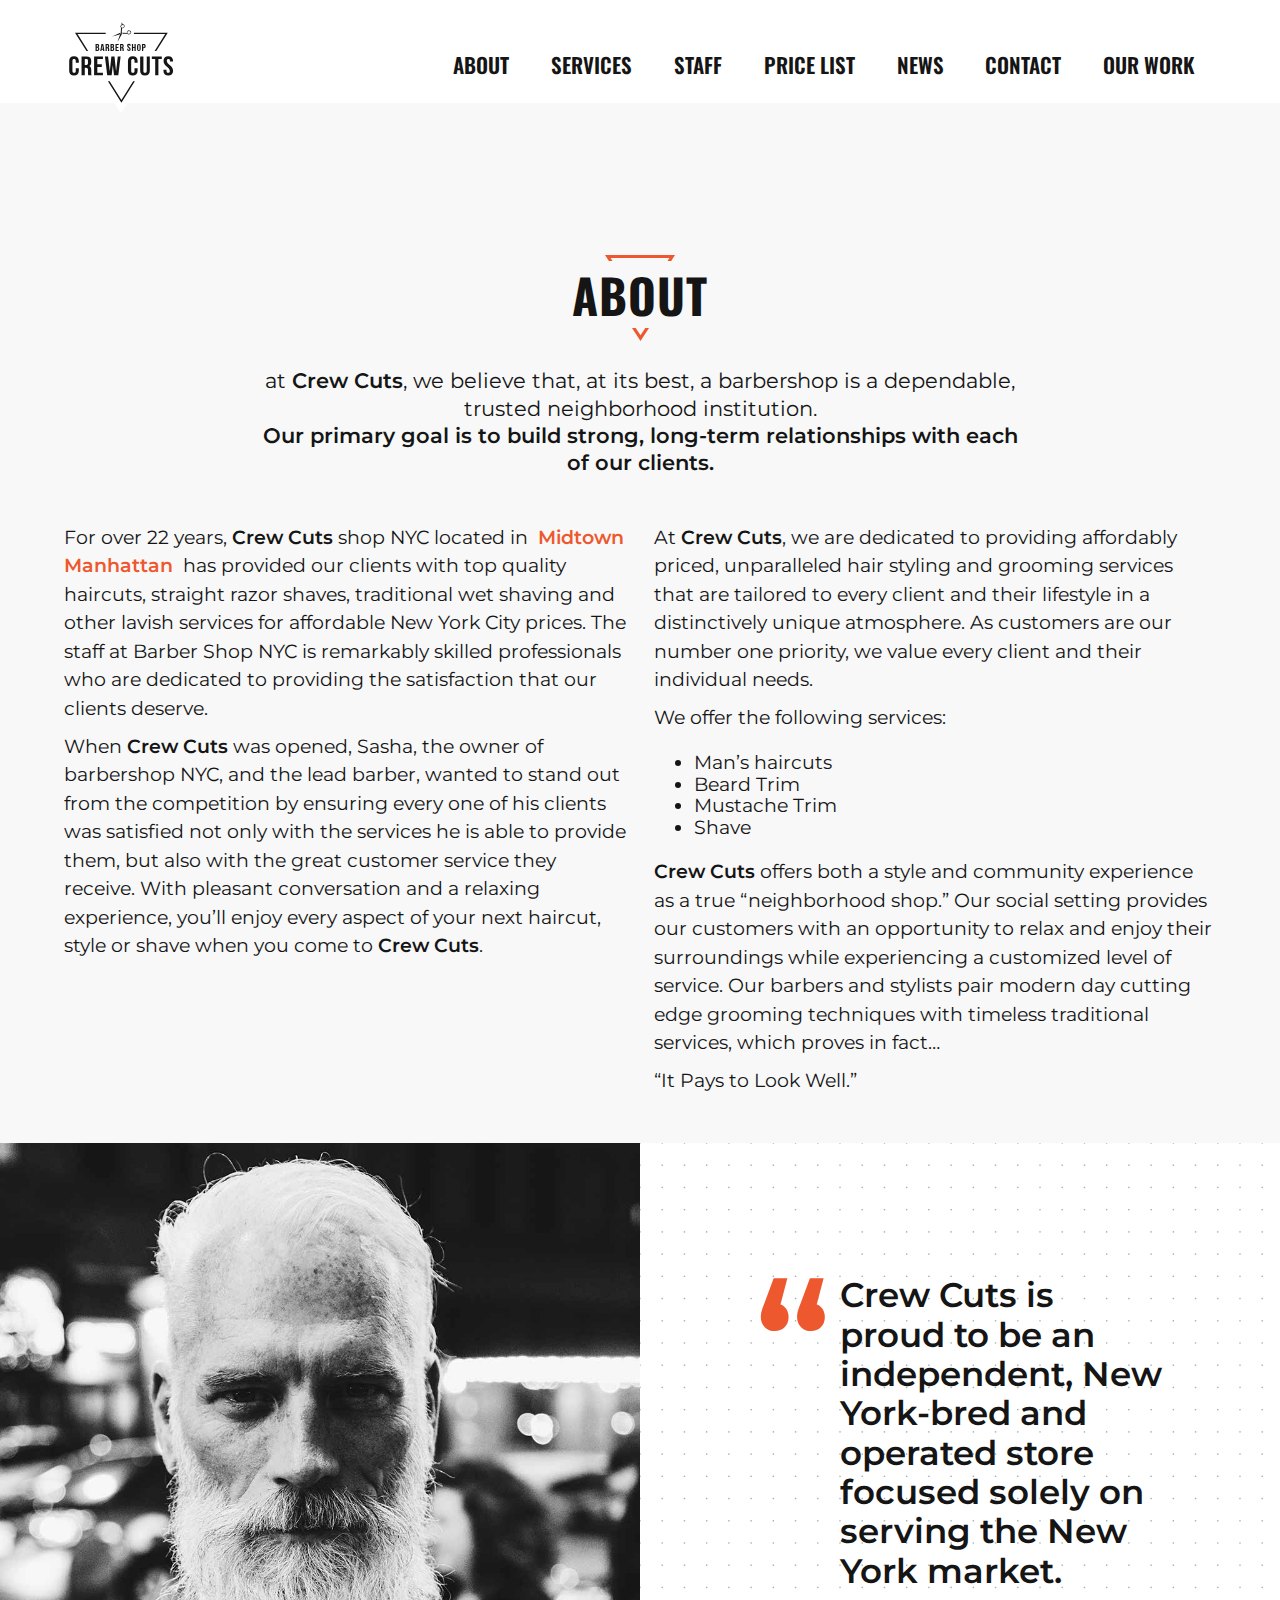
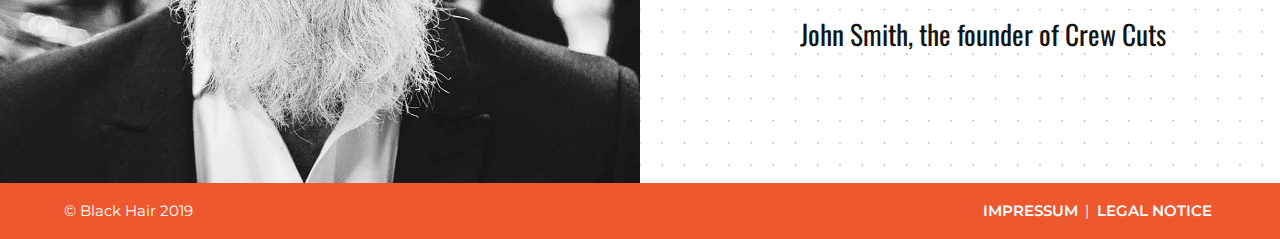
==== about.html @ d55bcaa0 "Prvi commit" ====
<!DOCTYPE html>
<html lang="en">
  <head>
    <title>Crew Cuts – Traditional Barber Shop</title>
    <meta charset="utf-8">
    
    <meta name="description" content="Crew Cuts offers both a style and community experience as a true neighborhood shop. Our social setting provides our customers with an opportunity to relax and enjoy their surroundings while experiencing a customized level of service. ">

    <meta name="viewport" content="width=device-width, initial-scale=1">
    <link href="https://fonts.googleapis.com/css?family=Montserrat:400,400i,600|Oswald:400,600&amp;subset=latin-ext" rel="stylesheet">
    <link href="https://fonts.googleapis.com/css?family=Shadows+Into+Light+Two" rel="stylesheet">

    <link rel="stylesheet" href="https://cdnjs.cloudflare.com/ajax/libs/animate.css/3.5.2/animate.min.css">
    <link rel="stylesheet" href="css/normalize.css">
    <link rel="stylesheet" href="css/hamburgers.css">
    <link rel="stylesheet" href="css/main.css">

  </head>
  <body>
  
    <!-- HEADER -->
    <header id="main-header">
      <div class="container">
        <!-- Logo -->
        <a class="logo" href="index.html">
          <img src="img/logo.svg" alt="Logo Crew Cuts Barber Shop" />
        </a>

        <div id="menu-btn" class="hamburger hamburger--collapse">
          <div class="hamburger-box">
            <div class="hamburger-inner"></div>
          </div>
        </div>

        
        <!-- Navigation -->
        <nav id="main-navigation">
          <ul>
            <li><a href="about.html">About</a></li>
            <li><a href="services.html">Services</a></li>
            <li><a href="staff.html">Staff</a></li>
            <li><a href="prices.html">Price List</a></li>
            <li><a href="news.html">News</a></li>
            <li><a href="contact.html">Contact</a></li>
            <li><a href="work.html">Our Work </a></li>
          </ul>
        </nav>
      </div>
    </header>


    <!--  MAIN PART -->
    <main>
      
      <!-- About Section -->
      <section id="about">

        <header class="container">
          <h1>About</h1>
          <p class="section-intro">at <b>Crew Cuts</b>, we believe that, at its best, a barbershop is a dependable, trusted neighborhood institution.<br><em>Our primary goal is to build strong, long-term relationships with each of our clients.</em></p>
        </header>

        <div class="container">
          <div>
            <p>For over 22 years, <b>Crew Cuts</b> shop NYC located in <a href="https://en.wikipedia.org/wiki/Midtown_Manhattan" target="_blank">Midtown Manhattan</a> has provided our clients with top quality haircuts, straight razor shaves, traditional wet shaving and other lavish services for affordable New York City prices. The staff at Barber Shop NYC is remarkably skilled professionals who are dedicated to providing the satisfaction that our clients deserve.</p>
            
            <p>When <b>Crew Cuts</b> was opened, Sasha, the owner of barbershop NYC, and the lead barber, wanted to stand out from the competition by ensuring every one of his clients was satisfied not only with the services he is able to provide them, but also with the great customer service they receive. With pleasant conversation and a relaxing experience, you’ll enjoy every aspect of your next haircut, style or shave when you come to <b>Crew Cuts</b>.</p>
          </div>
          
          <div>
            <p>At <b>Crew Cuts</b>, we are dedicated to providing affordably priced, unparalleled hair styling and grooming services that are tailored to every client and their lifestyle in a distinctively unique atmosphere. As customers are our number one priority, we value every client and their individual needs.</p>
            
            <p>We offer the following services:<p>
            <ul>
               <li>Man’s haircuts</li>
               <li>Beard Trim</li>
               <li>Mustache Trim</li>
               <li>Shave</li>
            </ul>

            
            <p><b>Crew Cuts</b> offers both a style and community experience as a true <q>neighborhood shop.</q> Our social setting provides our customers with an opportunity to relax and enjoy their surroundings while experiencing a customized level of service. Our barbers and stylists pair modern day cutting edge grooming techniques with timeless traditional services, which proves in fact…</p>
            
            <p><q>It Pays to Look Well.</q></p>
          </div>
        </div>

        <!-- FOUNDER CITATION -->
        <aside id="cite">
          <img src="img/founder.jpg" width="600" alt="John Smith, the founder of Crew Cuts">
          <blockquote>
           <div>
              <q>Crew Cuts is proud to be an independent, New York-bred and operated store focused solely on serving the New York market.</q>
             <cite>John Smith, the founder of Crew Cuts</cite>
           </div>
          </blockquote>
        </aside>
    </section>
      

    <!-- Footer -->
    <footer class="main-footer">
      <div class="container">
        <small>© Black Hair 2019</small> 
        <small><a href="#">IMPRESSUM</a> | <a href="#">LEGAL NOTICE</a></small>
      </div>
    </footer>

    <script type="text/javascript">

     /* console.log('Numerični podatkovni tip (števila):)')
      var ime = 'Janja';
      var starost = '23';

      var logicna = true;

      var podatki = [ime, starost];

      var mojiPodatki = {
        ime: 'Janja',
        priimek: 'Prikeržnik',
        starost: '23',
        hobiji:['none', 'also none'],
        
        getName: function() {
        return this.ime
        }
      }


      console.log('Moje ime je ' + ime + ', stara sem ' + starost +' let.');

      /* 
      function get Data() {
      var ime = prompt('Vpišite vaše ime');
       var priimek = prompt('Vpišite vaš priimek');
       var starost = prompt('Vpišite vašo starost');
        
        if (starost>= 18) {
        alert(ime + ' '+ priimek + ' ' + 'žal ste prestari.');
        }
      }
      */


    /*getData();
      
      or(var i = 0; i < 3; i = i ++){
        console.log(i);
      }
      */

    </script>

    <script src="https://ajax.googleapis.com/ajax/libs/jquery/3.3.1/jquery.min.js"></script>
    <script src="js/main.js"></script>


  </body>
</html>
---- css/hamburgers.css ----
/*!
 * Hamburgers
 * @description Tasty CSS-animated hamburgers
 * @author Jonathan Suh @jonsuh
 * @site https://jonsuh.com/hamburgers
 * @link https://github.com/jonsuh/hamburgers
 */
.hamburger {
  padding: 15px 15px;
  display: inline-block;
  cursor: pointer;
  transition-property: opacity, filter;
  transition-duration: 0.15s;
  transition-timing-function: linear;
  font: inherit;
  color: inherit;
  text-transform: none;
  background-color: transparent;
  border: 0;
  margin: 0;
  overflow: visible; }
  .hamburger:hover {
    opacity: 0.7; }
  .hamburger.is-active:hover {
    opacity: 0.7; }
  .hamburger.is-active .hamburger-inner,
  .hamburger.is-active .hamburger-inner::before,
  .hamburger.is-active .hamburger-inner::after {
    background-color: #000; }

.hamburger-box {
  width: 40px;
  height: 24px;
  display: inline-block;
  position: relative; }

.hamburger-inner {
  display: block;
  top: 50%;
  margin-top: -2px; }
  .hamburger-inner, .hamburger-inner::before, .hamburger-inner::after {
    width: 40px;
    height: 4px;
    background-color: #000;
    border-radius: 4px;
    position: absolute;
    transition-property: transform;
    transition-duration: 0.15s;
    transition-timing-function: ease; }
  .hamburger-inner::before, .hamburger-inner::after {
    content: "";
    display: block; }
  .hamburger-inner::before {
    top: -10px; }
  .hamburger-inner::after {
    bottom: -10px; }

/*
   * 3DX
   */
.hamburger--3dx .hamburger-box {
  perspective: 80px; }

.hamburger--3dx .hamburger-inner {
  transition: transform 0.15s cubic-bezier(0.645, 0.045, 0.355, 1), background-color 0s 0.1s cubic-bezier(0.645, 0.045, 0.355, 1); }
  .hamburger--3dx .hamburger-inner::before, .hamburger--3dx .hamburger-inner::after {
    transition: transform 0s 0.1s cubic-bezier(0.645, 0.045, 0.355, 1); }

.hamburger--3dx.is-active .hamburger-inner {
  background-color: transparent !important;
  transform: rotateY(180deg); }
  .hamburger--3dx.is-active .hamburger-inner::before {
    transform: translate3d(0, 10px, 0) rotate(45deg); }
  .hamburger--3dx.is-active .hamburger-inner::after {
    transform: translate3d(0, -10px, 0) rotate(-45deg); }

/*
   * 3DX Reverse
   */
.hamburger--3dx-r .hamburger-box {
  perspective: 80px; }

.hamburger--3dx-r .hamburger-inner {
  transition: transform 0.15s cubic-bezier(0.645, 0.045, 0.355, 1), background-color 0s 0.1s cubic-bezier(0.645, 0.045, 0.355, 1); }
  .hamburger--3dx-r .hamburger-inner::before, .hamburger--3dx-r .hamburger-inner::after {
    transition: transform 0s 0.1s cubic-bezier(0.645, 0.045, 0.355, 1); }

.hamburger--3dx-r.is-active .hamburger-inner {
  background-color: transparent !important;
  transform: rotateY(-180deg); }
  .hamburger--3dx-r.is-active .hamburger-inner::before {
    transform: translate3d(0, 10px, 0) rotate(45deg); }
  .hamburger--3dx-r.is-active .hamburger-inner::after {
    transform: translate3d(0, -10px, 0) rotate(-45deg); }

/*
   * 3DY
   */
.hamburger--3dy .hamburger-box {
  perspective: 80px; }

.hamburger--3dy .hamburger-inner {
  transition: transform 0.15s cubic-bezier(0.645, 0.045, 0.355, 1), background-color 0s 0.1s cubic-bezier(0.645, 0.045, 0.355, 1); }
  .hamburger--3dy .hamburger-inner::before, .hamburger--3dy .hamburger-inner::after {
    transition: transform 0s 0.1s cubic-bezier(0.645, 0.045, 0.355, 1); }

.hamburger--3dy.is-active .hamburger-inner {
  background-color: transparent !important;
  transform: rotateX(-180deg); }
  .hamburger--3dy.is-active .hamburger-inner::before {
    transform: translate3d(0, 10px, 0) rotate(45deg); }
  .hamburger--3dy.is-active .hamburger-inner::after {
    transform: translate3d(0, -10px, 0) rotate(-45deg); }

/*
   * 3DY Reverse
   */
.hamburger--3dy-r .hamburger-box {
  perspective: 80px; }

.hamburger--3dy-r .hamburger-inner {
  transition: transform 0.15s cubic-bezier(0.645, 0.045, 0.355, 1), background-color 0s 0.1s cubic-bezier(0.645, 0.045, 0.355, 1); }
  .hamburger--3dy-r .hamburger-inner::before, .hamburger--3dy-r .hamburger-inner::after {
    transition: transform 0s 0.1s cubic-bezier(0.645, 0.045, 0.355, 1); }

.hamburger--3dy-r.is-active .hamburger-inner {
  background-color: transparent !important;
  transform: rotateX(180deg); }
  .hamburger--3dy-r.is-active .hamburger-inner::before {
    transform: translate3d(0, 10px, 0) rotate(45deg); }
  .hamburger--3dy-r.is-active .hamburger-inner::after {
    transform: translate3d(0, -10px, 0) rotate(-45deg); }

/*
   * 3DXY
   */
.hamburger--3dxy .hamburger-box {
  perspective: 80px; }

.hamburger--3dxy .hamburger-inner {
  transition: transform 0.15s cubic-bezier(0.645, 0.045, 0.355, 1), background-color 0s 0.1s cubic-bezier(0.645, 0.045, 0.355, 1); }
  .hamburger--3dxy .hamburger-inner::before, .hamburger--3dxy .hamburger-inner::after {
    transition: transform 0s 0.1s cubic-bezier(0.645, 0.045, 0.355, 1); }

.hamburger--3dxy.is-active .hamburger-inner {
  background-color: transparent !important;
  transform: rotateX(180deg) rotateY(180deg); }
  .hamburger--3dxy.is-active .hamburger-inner::before {
    transform: translate3d(0, 10px, 0) rotate(45deg); }
  .hamburger--3dxy.is-active .hamburger-inner::after {
    transform: translate3d(0, -10px, 0) rotate(-45deg); }

/*
   * 3DXY Reverse
   */
.hamburger--3dxy-r .hamburger-box {
  perspective: 80px; }

.hamburger--3dxy-r .hamburger-inner {
  transition: transform 0.15s cubic-bezier(0.645, 0.045, 0.355, 1), background-color 0s 0.1s cubic-bezier(0.645, 0.045, 0.355, 1); }
  .hamburger--3dxy-r .hamburger-inner::before, .hamburger--3dxy-r .hamburger-inner::after {
    transition: transform 0s 0.1s cubic-bezier(0.645, 0.045, 0.355, 1); }

.hamburger--3dxy-r.is-active .hamburger-inner {
  background-color: transparent !important;
  transform: rotateX(180deg) rotateY(180deg) rotateZ(-180deg); }
  .hamburger--3dxy-r.is-active .hamburger-inner::before {
    transform: translate3d(0, 10px, 0) rotate(45deg); }
  .hamburger--3dxy-r.is-active .hamburger-inner::after {
    transform: translate3d(0, -10px, 0) rotate(-45deg); }

/*
   * Arrow
   */
.hamburger--arrow.is-active .hamburger-inner::before {
  transform: translate3d(-8px, 0, 0) rotate(-45deg) scale(0.7, 1); }

.hamburger--arrow.is-active .hamburger-inner::after {
  transform: translate3d(-8px, 0, 0) rotate(45deg) scale(0.7, 1); }

/*
   * Arrow Right
   */
.hamburger--arrow-r.is-active .hamburger-inner::before {
  transform: translate3d(8px, 0, 0) rotate(45deg) scale(0.7, 1); }

.hamburger--arrow-r.is-active .hamburger-inner::after {
  transform: translate3d(8px, 0, 0) rotate(-45deg) scale(0.7, 1); }

/*
   * Arrow Alt
   */
.hamburger--arrowalt .hamburger-inner::before {
  transition: top 0.1s 0.1s ease, transform 0.1s cubic-bezier(0.165, 0.84, 0.44, 1); }

.hamburger--arrowalt .hamburger-inner::after {
  transition: bottom 0.1s 0.1s ease, transform 0.1s cubic-bezier(0.165, 0.84, 0.44, 1); }

.hamburger--arrowalt.is-active .hamburger-inner::before {
  top: 0;
  transform: translate3d(-8px, -10px, 0) rotate(-45deg) scale(0.7, 1);
  transition: top 0.1s ease, transform 0.1s 0.1s cubic-bezier(0.895, 0.03, 0.685, 0.22); }

.hamburger--arrowalt.is-active .hamburger-inner::after {
  bottom: 0;
  transform: translate3d(-8px, 10px, 0) rotate(45deg) scale(0.7, 1);
  transition: bottom 0.1s ease, transform 0.1s 0.1s cubic-bezier(0.895, 0.03, 0.685, 0.22); }

/*
   * Arrow Alt Right
   */
.hamburger--arrowalt-r .hamburger-inner::before {
  transition: top 0.1s 0.1s ease, transform 0.1s cubic-bezier(0.165, 0.84, 0.44, 1); }

.hamburger--arrowalt-r .hamburger-inner::after {
  transition: bottom 0.1s 0.1s ease, transform 0.1s cubic-bezier(0.165, 0.84, 0.44, 1); }

.hamburger--arrowalt-r.is-active .hamburger-inner::before {
  top: 0;
  transform: translate3d(8px, -10px, 0) rotate(45deg) scale(0.7, 1);
  transition: top 0.1s ease, transform 0.1s 0.1s cubic-bezier(0.895, 0.03, 0.685, 0.22); }

.hamburger--arrowalt-r.is-active .hamburger-inner::after {
  bottom: 0;
  transform: translate3d(8px, 10px, 0) rotate(-45deg) scale(0.7, 1);
  transition: bottom 0.1s ease, transform 0.1s 0.1s cubic-bezier(0.895, 0.03, 0.685, 0.22); }

/*
   * Arrow Turn
   */
.hamburger--arrowturn.is-active .hamburger-inner {
  transform: rotate(-180deg); }
  .hamburger--arrowturn.is-active .hamburger-inner::before {
    transform: translate3d(8px, 0, 0) rotate(45deg) scale(0.7, 1); }
  .hamburger--arrowturn.is-active .hamburger-inner::after {
    transform: translate3d(8px, 0, 0) rotate(-45deg) scale(0.7, 1); }

/*
   * Arrow Turn Right
   */
.hamburger--arrowturn-r.is-active .hamburger-inner {
  transform: rotate(-180deg); }
  .hamburger--arrowturn-r.is-active .hamburger-inner::before {
    transform: translate3d(-8px, 0, 0) rotate(-45deg) scale(0.7, 1); }
  .hamburger--arrowturn-r.is-active .hamburger-inner::after {
    transform: translate3d(-8px, 0, 0) rotate(45deg) scale(0.7, 1); }

/*
   * Boring
   */
.hamburger--boring .hamburger-inner, .hamburger--boring .hamburger-inner::before, .hamburger--boring .hamburger-inner::after {
  transition-property: none; }

.hamburger--boring.is-active .hamburger-inner {
  transform: rotate(45deg); }
  .hamburger--boring.is-active .hamburger-inner::before {
    top: 0;
    opacity: 0; }
  .hamburger--boring.is-active .hamburger-inner::after {
    bottom: 0;
    transform: rotate(-90deg); }

/*
   * Collapse
   */
.hamburger--collapse .hamburger-inner {
  top: auto;
  bottom: 0;
  transition-duration: 0.13s;
  transition-delay: 0.13s;
  transition-timing-function: cubic-bezier(0.55, 0.055, 0.675, 0.19); }
  .hamburger--collapse .hamburger-inner::after {
    top: -20px;
    transition: top 0.2s 0.2s cubic-bezier(0.33333, 0.66667, 0.66667, 1), opacity 0.1s linear; }
  .hamburger--collapse .hamburger-inner::before {
    transition: top 0.12s 0.2s cubic-bezier(0.33333, 0.66667, 0.66667, 1), transform 0.13s cubic-bezier(0.55, 0.055, 0.675, 0.19); }

.hamburger--collapse.is-active .hamburger-inner {
  transform: translate3d(0, -10px, 0) rotate(-45deg);
  transition-delay: 0.22s;
  transition-timing-function: cubic-bezier(0.215, 0.61, 0.355, 1); }
  .hamburger--collapse.is-active .hamburger-inner::after {
    top: 0;
    opacity: 0;
    transition: top 0.2s cubic-bezier(0.33333, 0, 0.66667, 0.33333), opacity 0.1s 0.22s linear; }
  .hamburger--collapse.is-active .hamburger-inner::before {
    top: 0;
    transform: rotate(-90deg);
    transition: top 0.1s 0.16s cubic-bezier(0.33333, 0, 0.66667, 0.33333), transform 0.13s 0.25s cubic-bezier(0.215, 0.61, 0.355, 1); }

/*
   * Collapse Reverse
   */
.hamburger--collapse-r .hamburger-inner {
  top: auto;
  bottom: 0;
  transition-duration: 0.13s;
  transition-delay: 0.13s;
  transition-timing-function: cubic-bezier(0.55, 0.055, 0.675, 0.19); }
  .hamburger--collapse-r .hamburger-inner::after {
    top: -20px;
    transition: top 0.2s 0.2s cubic-bezier(0.33333, 0.66667, 0.66667, 1), opacity 0.1s linear; }
  .hamburger--collapse-r .hamburger-inner::before {
    transition: top 0.12s 0.2s cubic-bezier(0.33333, 0.66667, 0.66667, 1), transform 0.13s cubic-bezier(0.55, 0.055, 0.675, 0.19); }

.hamburger--collapse-r.is-active .hamburger-inner {
  transform: translate3d(0, -10px, 0) rotate(45deg);
  transition-delay: 0.22s;
  transition-timing-function: cubic-bezier(0.215, 0.61, 0.355, 1); }
  .hamburger--collapse-r.is-active .hamburger-inner::after {
    top: 0;
    opacity: 0;
    transition: top 0.2s cubic-bezier(0.33333, 0, 0.66667, 0.33333), opacity 0.1s 0.22s linear; }
  .hamburger--collapse-r.is-active .hamburger-inner::before {
    top: 0;
    transform: rotate(90deg);
    transition: top 0.1s 0.16s cubic-bezier(0.33333, 0, 0.66667, 0.33333), transform 0.13s 0.25s cubic-bezier(0.215, 0.61, 0.355, 1); }

/*
   * Elastic
   */
.hamburger--elastic .hamburger-inner {
  top: 2px;
  transition-duration: 0.275s;
  transition-timing-function: cubic-bezier(0.68, -0.55, 0.265, 1.55); }
  .hamburger--elastic .hamburger-inner::before {
    top: 10px;
    transition: opacity 0.125s 0.275s ease; }
  .hamburger--elastic .hamburger-inner::after {
    top: 20px;
    transition: transform 0.275s cubic-bezier(0.68, -0.55, 0.265, 1.55); }

.hamburger--elastic.is-active .hamburger-inner {
  transform: translate3d(0, 10px, 0) rotate(135deg);
  transition-delay: 0.075s; }
  .hamburger--elastic.is-active .hamburger-inner::before {
    transition-delay: 0s;
    opacity: 0; }
  .hamburger--elastic.is-active .hamburger-inner::after {
    transform: translate3d(0, -20px, 0) rotate(-270deg);
    transition-delay: 0.075s; }

/*
   * Elastic Reverse
   */
.hamburger--elastic-r .hamburger-inner {
  top: 2px;
  transition-duration: 0.275s;
  transition-timing-function: cubic-bezier(0.68, -0.55, 0.265, 1.55); }
  .hamburger--elastic-r .hamburger-inner::before {
    top: 10px;
    transition: opacity 0.125s 0.275s ease; }
  .hamburger--elastic-r .hamburger-inner::after {
    top: 20px;
    transition: transform 0.275s cubic-bezier(0.68, -0.55, 0.265, 1.55); }

.hamburger--elastic-r.is-active .hamburger-inner {
  transform: translate3d(0, 10px, 0) rotate(-135deg);
  transition-delay: 0.075s; }
  .hamburger--elastic-r.is-active .hamburger-inner::before {
    transition-delay: 0s;
    opacity: 0; }
  .hamburger--elastic-r.is-active .hamburger-inner::after {
    transform: translate3d(0, -20px, 0) rotate(270deg);
    transition-delay: 0.075s; }

/*
   * Emphatic
   */
.hamburger--emphatic {
  overflow: hidden; }
  .hamburger--emphatic .hamburger-inner {
    transition: background-color 0.125s 0.175s ease-in; }
    .hamburger--emphatic .hamburger-inner::before {
      left: 0;
      transition: transform 0.125s cubic-bezier(0.6, 0.04, 0.98, 0.335), top 0.05s 0.125s linear, left 0.125s 0.175s ease-in; }
    .hamburger--emphatic .hamburger-inner::after {
      top: 10px;
      right: 0;
      transition: transform 0.125s cubic-bezier(0.6, 0.04, 0.98, 0.335), top 0.05s 0.125s linear, right 0.125s 0.175s ease-in; }
  .hamburger--emphatic.is-active .hamburger-inner {
    transition-delay: 0s;
    transition-timing-function: ease-out;
    background-color: transparent !important; }
    .hamburger--emphatic.is-active .hamburger-inner::before {
      left: -80px;
      top: -80px;
      transform: translate3d(80px, 80px, 0) rotate(45deg);
      transition: left 0.125s ease-out, top 0.05s 0.125s linear, transform 0.125s 0.175s cubic-bezier(0.075, 0.82, 0.165, 1); }
    .hamburger--emphatic.is-active .hamburger-inner::after {
      right: -80px;
      top: -80px;
      transform: translate3d(-80px, 80px, 0) rotate(-45deg);
      transition: right 0.125s ease-out, top 0.05s 0.125s linear, transform 0.125s 0.175s cubic-bezier(0.075, 0.82, 0.165, 1); }

/*
   * Emphatic Reverse
   */
.hamburger--emphatic-r {
  overflow: hidden; }
  .hamburger--emphatic-r .hamburger-inner {
    transition: background-color 0.125s 0.175s ease-in; }
    .hamburger--emphatic-r .hamburger-inner::before {
      left: 0;
      transition: transform 0.125s cubic-bezier(0.6, 0.04, 0.98, 0.335), top 0.05s 0.125s linear, left 0.125s 0.175s ease-in; }
    .hamburger--emphatic-r .hamburger-inner::after {
      top: 10px;
      right: 0;
      transition: transform 0.125s cubic-bezier(0.6, 0.04, 0.98, 0.335), top 0.05s 0.125s linear, right 0.125s 0.175s ease-in; }
  .hamburger--emphatic-r.is-active .hamburger-inner {
    transition-delay: 0s;
    transition-timing-function: ease-out;
    background-color: transparent !important; }
    .hamburger--emphatic-r.is-active .hamburger-inner::before {
      left: -80px;
      top: 80px;
      transform: translate3d(80px, -80px, 0) rotate(-45deg);
      transition: left 0.125s ease-out, top 0.05s 0.125s linear, transform 0.125s 0.175s cubic-bezier(0.075, 0.82, 0.165, 1); }
    .hamburger--emphatic-r.is-active .hamburger-inner::after {
      right: -80px;
      top: 80px;
      transform: translate3d(-80px, -80px, 0) rotate(45deg);
      transition: right 0.125s ease-out, top 0.05s 0.125s linear, transform 0.125s 0.175s cubic-bezier(0.075, 0.82, 0.165, 1); }

/*
   * Minus
   */
.hamburger--minus .hamburger-inner::before, .hamburger--minus .hamburger-inner::after {
  transition: bottom 0.08s 0s ease-out, top 0.08s 0s ease-out, opacity 0s linear; }

.hamburger--minus.is-active .hamburger-inner::before, .hamburger--minus.is-active .hamburger-inner::after {
  opacity: 0;
  transition: bottom 0.08s ease-out, top 0.08s ease-out, opacity 0s 0.08s linear; }

.hamburger--minus.is-active .hamburger-inner::before {
  top: 0; }

.hamburger--minus.is-active .hamburger-inner::after {
  bottom: 0; }

/*
   * Slider
   */
.hamburger--slider .hamburger-inner {
  top: 2px; }
  .hamburger--slider .hamburger-inner::before {
    top: 10px;
    transition-property: transform, opacity;
    transition-timing-function: ease;
    transition-duration: 0.15s; }
  .hamburger--slider .hamburger-inner::after {
    top: 20px; }

.hamburger--slider.is-active .hamburger-inner {
  transform: translate3d(0, 10px, 0) rotate(45deg); }
  .hamburger--slider.is-active .hamburger-inner::before {
    transform: rotate(-45deg) translate3d(-5.71429px, -6px, 0);
    opacity: 0; }
  .hamburger--slider.is-active .hamburger-inner::after {
    transform: translate3d(0, -20px, 0) rotate(-90deg); }

/*
   * Slider Reverse
   */
.hamburger--slider-r .hamburger-inner {
  top: 2px; }
  .hamburger--slider-r .hamburger-inner::before {
    top: 10px;
    transition-property: transform, opacity;
    transition-timing-function: ease;
    transition-duration: 0.15s; }
  .hamburger--slider-r .hamburger-inner::after {
    top: 20px; }

.hamburger--slider-r.is-active .hamburger-inner {
  transform: translate3d(0, 10px, 0) rotate(-45deg); }
  .hamburger--slider-r.is-active .hamburger-inner::before {
    transform: rotate(45deg) translate3d(5.71429px, -6px, 0);
    opacity: 0; }
  .hamburger--slider-r.is-active .hamburger-inner::after {
    transform: translate3d(0, -20px, 0) rotate(90deg); }

/*
   * Spin
   */
.hamburger--spin .hamburger-inner {
  transition-duration: 0.22s;
  transition-timing-function: cubic-bezier(0.55, 0.055, 0.675, 0.19); }
  .hamburger--spin .hamburger-inner::before {
    transition: top 0.1s 0.25s ease-in, opacity 0.1s ease-in; }
  .hamburger--spin .hamburger-inner::after {
    transition: bottom 0.1s 0.25s ease-in, transform 0.22s cubic-bezier(0.55, 0.055, 0.675, 0.19); }

.hamburger--spin.is-active .hamburger-inner {
  transform: rotate(225deg);
  transition-delay: 0.12s;
  transition-timing-function: cubic-bezier(0.215, 0.61, 0.355, 1); }
  .hamburger--spin.is-active .hamburger-inner::before {
    top: 0;
    opacity: 0;
    transition: top 0.1s ease-out, opacity 0.1s 0.12s ease-out; }
  .hamburger--spin.is-active .hamburger-inner::after {
    bottom: 0;
    transform: rotate(-90deg);
    transition: bottom 0.1s ease-out, transform 0.22s 0.12s cubic-bezier(0.215, 0.61, 0.355, 1); }

/*
   * Spin Reverse
   */
.hamburger--spin-r .hamburger-inner {
  transition-duration: 0.22s;
  transition-timing-function: cubic-bezier(0.55, 0.055, 0.675, 0.19); }
  .hamburger--spin-r .hamburger-inner::before {
    transition: top 0.1s 0.25s ease-in, opacity 0.1s ease-in; }
  .hamburger--spin-r .hamburger-inner::after {
    transition: bottom 0.1s 0.25s ease-in, transform 0.22s cubic-bezier(0.55, 0.055, 0.675, 0.19); }

.hamburger--spin-r.is-active .hamburger-inner {
  transform: rotate(-225deg);
  transition-delay: 0.12s;
  transition-timing-function: cubic-bezier(0.215, 0.61, 0.355, 1); }
  .hamburger--spin-r.is-active .hamburger-inner::before {
    top: 0;
    opacity: 0;
    transition: top 0.1s ease-out, opacity 0.1s 0.12s ease-out; }
  .hamburger--spin-r.is-active .hamburger-inner::after {
    bottom: 0;
    transform: rotate(90deg);
    transition: bottom 0.1s ease-out, transform 0.22s 0.12s cubic-bezier(0.215, 0.61, 0.355, 1); }

/*
   * Spring
   */
.hamburger--spring .hamburger-inner {
  top: 2px;
  transition: background-color 0s 0.13s linear; }
  .hamburger--spring .hamburger-inner::before {
    top: 10px;
    transition: top 0.1s 0.2s cubic-bezier(0.33333, 0.66667, 0.66667, 1), transform 0.13s cubic-bezier(0.55, 0.055, 0.675, 0.19); }
  .hamburger--spring .hamburger-inner::after {
    top: 20px;
    transition: top 0.2s 0.2s cubic-bezier(0.33333, 0.66667, 0.66667, 1), transform 0.13s cubic-bezier(0.55, 0.055, 0.675, 0.19); }

.hamburger--spring.is-active .hamburger-inner {
  transition-delay: 0.22s;
  background-color: transparent !important; }
  .hamburger--spring.is-active .hamburger-inner::before {
    top: 0;
    transition: top 0.1s 0.15s cubic-bezier(0.33333, 0, 0.66667, 0.33333), transform 0.13s 0.22s cubic-bezier(0.215, 0.61, 0.355, 1);
    transform: translate3d(0, 10px, 0) rotate(45deg); }
  .hamburger--spring.is-active .hamburger-inner::after {
    top: 0;
    transition: top 0.2s cubic-bezier(0.33333, 0, 0.66667, 0.33333), transform 0.13s 0.22s cubic-bezier(0.215, 0.61, 0.355, 1);
    transform: translate3d(0, 10px, 0) rotate(-45deg); }

/*
   * Spring Reverse
   */
.hamburger--spring-r .hamburger-inner {
  top: auto;
  bottom: 0;
  transition-duration: 0.13s;
  transition-delay: 0s;
  transition-timing-function: cubic-bezier(0.55, 0.055, 0.675, 0.19); }
  .hamburger--spring-r .hamburger-inner::after {
    top: -20px;
    transition: top 0.2s 0.2s cubic-bezier(0.33333, 0.66667, 0.66667, 1), opacity 0s linear; }
  .hamburger--spring-r .hamburger-inner::before {
    transition: top 0.1s 0.2s cubic-bezier(0.33333, 0.66667, 0.66667, 1), transform 0.13s cubic-bezier(0.55, 0.055, 0.675, 0.19); }

.hamburger--spring-r.is-active .hamburger-inner {
  transform: translate3d(0, -10px, 0) rotate(-45deg);
  transition-delay: 0.22s;
  transition-timing-function: cubic-bezier(0.215, 0.61, 0.355, 1); }
  .hamburger--spring-r.is-active .hamburger-inner::after {
    top: 0;
    opacity: 0;
    transition: top 0.2s cubic-bezier(0.33333, 0, 0.66667, 0.33333), opacity 0s 0.22s linear; }
  .hamburger--spring-r.is-active .hamburger-inner::before {
    top: 0;
    transform: rotate(90deg);
    transition: top 0.1s 0.15s cubic-bezier(0.33333, 0, 0.66667, 0.33333), transform 0.13s 0.22s cubic-bezier(0.215, 0.61, 0.355, 1); }

/*
   * Stand
   */
.hamburger--stand .hamburger-inner {
  transition: transform 0.075s 0.15s cubic-bezier(0.55, 0.055, 0.675, 0.19), background-color 0s 0.075s linear; }
  .hamburger--stand .hamburger-inner::before {
    transition: top 0.075s 0.075s ease-in, transform 0.075s 0s cubic-bezier(0.55, 0.055, 0.675, 0.19); }
  .hamburger--stand .hamburger-inner::after {
    transition: bottom 0.075s 0.075s ease-in, transform 0.075s 0s cubic-bezier(0.55, 0.055, 0.675, 0.19); }

.hamburger--stand.is-active .hamburger-inner {
  transform: rotate(90deg);
  background-color: transparent !important;
  transition: transform 0.075s 0s cubic-bezier(0.215, 0.61, 0.355, 1), background-color 0s 0.15s linear; }
  .hamburger--stand.is-active .hamburger-inner::before {
    top: 0;
    transform: rotate(-45deg);
    transition: top 0.075s 0.1s ease-out, transform 0.075s 0.15s cubic-bezier(0.215, 0.61, 0.355, 1); }
  .hamburger--stand.is-active .hamburger-inner::after {
    bottom: 0;
    transform: rotate(45deg);
    transition: bottom 0.075s 0.1s ease-out, transform 0.075s 0.15s cubic-bezier(0.215, 0.61, 0.355, 1); }

/*
   * Stand Reverse
   */
.hamburger--stand-r .hamburger-inner {
  transition: transform 0.075s 0.15s cubic-bezier(0.55, 0.055, 0.675, 0.19), background-color 0s 0.075s linear; }
  .hamburger--stand-r .hamburger-inner::before {
    transition: top 0.075s 0.075s ease-in, transform 0.075s 0s cubic-bezier(0.55, 0.055, 0.675, 0.19); }
  .hamburger--stand-r .hamburger-inner::after {
    transition: bottom 0.075s 0.075s ease-in, transform 0.075s 0s cubic-bezier(0.55, 0.055, 0.675, 0.19); }

.hamburger--stand-r.is-active .hamburger-inner {
  transform: rotate(-90deg);
  background-color: transparent !important;
  transition: transform 0.075s 0s cubic-bezier(0.215, 0.61, 0.355, 1), background-color 0s 0.15s linear; }
  .hamburger--stand-r.is-active .hamburger-inner::before {
    top: 0;
    transform: rotate(-45deg);
    transition: top 0.075s 0.1s ease-out, transform 0.075s 0.15s cubic-bezier(0.215, 0.61, 0.355, 1); }
  .hamburger--stand-r.is-active .hamburger-inner::after {
    bottom: 0;
    transform: rotate(45deg);
    transition: bottom 0.075s 0.1s ease-out, transform 0.075s 0.15s cubic-bezier(0.215, 0.61, 0.355, 1); }

/*
   * Squeeze
   */
.hamburger--squeeze .hamburger-inner {
  transition-duration: 0.075s;
  transition-timing-function: cubic-bezier(0.55, 0.055, 0.675, 0.19); }
  .hamburger--squeeze .hamburger-inner::before {
    transition: top 0.075s 0.12s ease, opacity 0.075s ease; }
  .hamburger--squeeze .hamburger-inner::after {
    transition: bottom 0.075s 0.12s ease, transform 0.075s cubic-bezier(0.55, 0.055, 0.675, 0.19); }

.hamburger--squeeze.is-active .hamburger-inner {
  transform: rotate(45deg);
  transition-delay: 0.12s;
  transition-timing-function: cubic-bezier(0.215, 0.61, 0.355, 1); }
  .hamburger--squeeze.is-active .hamburger-inner::before {
    top: 0;
    opacity: 0;
    transition: top 0.075s ease, opacity 0.075s 0.12s ease; }
  .hamburger--squeeze.is-active .hamburger-inner::after {
    bottom: 0;
    transform: rotate(-90deg);
    transition: bottom 0.075s ease, transform 0.075s 0.12s cubic-bezier(0.215, 0.61, 0.355, 1); }

/*
   * Vortex
   */
.hamburger--vortex .hamburger-inner {
  transition-duration: 0.2s;
  transition-timing-function: cubic-bezier(0.19, 1, 0.22, 1); }
  .hamburger--vortex .hamburger-inner::before, .hamburger--vortex .hamburger-inner::after {
    transition-duration: 0s;
    transition-delay: 0.1s;
    transition-timing-function: linear; }
  .hamburger--vortex .hamburger-inner::before {
    transition-property: top, opacity; }
  .hamburger--vortex .hamburger-inner::after {
    transition-property: bottom, transform; }

.hamburger--vortex.is-active .hamburger-inner {
  transform: rotate(765deg);
  transition-timing-function: cubic-bezier(0.19, 1, 0.22, 1); }
  .hamburger--vortex.is-active .hamburger-inner::before, .hamburger--vortex.is-active .hamburger-inner::after {
    transition-delay: 0s; }
  .hamburger--vortex.is-active .hamburger-inner::before {
    top: 0;
    opacity: 0; }
  .hamburger--vortex.is-active .hamburger-inner::after {
    bottom: 0;
    transform: rotate(90deg); }

/*
   * Vortex Reverse
   */
.hamburger--vortex-r .hamburger-inner {
  transition-duration: 0.2s;
  transition-timing-function: cubic-bezier(0.19, 1, 0.22, 1); }
  .hamburger--vortex-r .hamburger-inner::before, .hamburger--vortex-r .hamburger-inner::after {
    transition-duration: 0s;
    transition-delay: 0.1s;
    transition-timing-function: linear; }
  .hamburger--vortex-r .hamburger-inner::before {
    transition-property: top, opacity; }
  .hamburger--vortex-r .hamburger-inner::after {
    transition-property: bottom, transform; }

.hamburger--vortex-r.is-active .hamburger-inner {
  transform: rotate(-765deg);
  transition-timing-function: cubic-bezier(0.19, 1, 0.22, 1); }
  .hamburger--vortex-r.is-active .hamburger-inner::before, .hamburger--vortex-r.is-active .hamburger-inner::after {
    transition-delay: 0s; }
  .hamburger--vortex-r.is-active .hamburger-inner::before {
    top: 0;
    opacity: 0; }
  .hamburger--vortex-r.is-active .hamburger-inner::after {
    bottom: 0;
    transform: rotate(-90deg); }
---- css/main.css ----
/*
Fonts
Oswald
Montserrat
Shadows Into Light Two

Colors:
orange: #EE582F;
black: #151515;
light-gray: #F8F8F8;
dark-gray: #f1f1f1;
*/


body, html {
  margin: 0;
  padding:0;
  font-family: 'Montserrat', sans-serif;
  font-size: 16px;
  background-color: #F8F8F8;
  color: #151515;
}

body {
  display: flex;
  flex-direction: column;
  min-height: 100vh;
}

main {
  flex: 1;
  display: flex;
  flex-direction: column;
}
main>section {
  flex: 1;
}

h1, h2 {
  font-family: 'Oswald', sans-serif;
  text-transform: uppercase;
  text-align: center;
  letter-spacing: 0.02em;
  line-height: 1.2;
}

h1 {
  font-size: 1.764rem; /* 30px */
  margin: 0;
  margin-bottom: 0.566em; /* 1rem */ /* 17px */
}

h1:before {
  content: '';
  display: block;
  background: url(../img/header-upper-img.svg);
  width: 70px;
  height: 6px;
  margin: 0 auto;
  margin-bottom: 5px;
}
h1:after {
  content: '';
  display: block;
  background: url(../img/header-bottom-img.svg);
  width: 17px;
  height: 13px;
  margin: 0 auto;
  margin-top: 5px;
}

a {
  color: #EE582F;
  text-decoration: none;
  padding: 0.25em;
  font-weight: 600;
}

a:hover, a:active {
  background-color: rgba(185,45,0,0.9);
  color: #fff
}

em, i, b {
  font-weight: 600;
  font-style: normal;
}

p {
  font-size: 1rem; /* 17px */
  margin: 0.5em 0; /* 8.5px */
  line-height: 1.5; /* 25.5px */
}

/* Quote style */
blockquote {
  padding: 2em;
  margin: 0;
  font-size: 1.2rem;
  background-image: url('../img/dot-grid.png');
}

blockquote cite {
  font-family: 'Oswald', sans-serif;
  text-align: right;
  margin-top: 1em;
  font-size: 0.8em;
  font-style: normal;
  display: block;
}

blockquote q {
  position: relative;
  padding-left: 2.5em;
  display: inline-block;
  font-weight: 600;
}

blockquote q:before { 
  content: open-quote;
  font-size: 5em;
  line-height: 0.8em;
  color: #EE582F;
  position: absolute;
  left: 0;
  top: 0;
}

blockquote q:after { 
  content: '';
}

.btn {
  background-color:  #EE582F;
  font-family: 'Oswald', sans-serif;
  color: #fff;
  padding: 1em 2em;
  text-transform: uppercase;
  font-weight: bold;
  border: solid 3px transparent;
  letter-spacing: 0.1em;
}

.btn:hover, .btn:active {
  background-color:  transparent !important;
  border: solid 3px #EE582F;
  color: #EE582F;
}



/* HEADER */

#main-header {
  background-color: #fff;
}

.logo {
  display: block;
  background-color: transparent;
  font-size: 6rem;
  height:1em;
  padding:0;
  margin:0;
  position: relative;
  bottom: -0.2em;
  margin-top: -0.1em;
}
.logo:hover, .logo:active {
  background-color: transparent;
}

.logo:hover #Group_2 path, .logo:active #Group_2 path{
  fill: #EE582F;
}

.logo img {
  width: auto;
  height: 100%;
}

#main-navigation ul {
  list-style: none;
  padding: 0;
  margin: 0;
  padding-bottom: 2rem;
  /*display: none;*/
}

#main-navigation ul li {
  text-align: center;
}

#main-navigation a {
  display: block;
  background-color: inherit;
  font-family: 'Oswald', sans-serif;
  font-size: 1.1rem;
  text-transform: uppercase;
  padding: 0.5em;
  color: #151515;
}

#main-navigation a:hover, #main-navigation a:active{
  color: #EE582F;
}




/* FOOTER */
.main-footer {
  background-color: #EE582F;
  color: #fff;
  padding: 1rem 0;
}
.main-footer a {
  color: #fff;
}

.main-footer a:hover, .main-footer a:active {
  background-color: #fff;
  color: #EE582F;
}


#homepage .main-footer {
  position: absolute;
  bottom: 0;
  left: 0;
  right: 0;
  background-color: rgba(238, 88, 47, 0.7);
}










/* INTRO */
.section-intro {
  font-size: 1.1rem;
  text-align: center;
  line-height: 1.3;
  margin-bottom: 2rem;
}

.section-intro i {
  font-size: 1.4em;
  line-height: 1;
  margin-bottom: 0.5em;
  display: inline-block;
}





/* LAYOUT */
.container {
  width: 90%;
  max-width: 1200px;
  margin: 0 auto;
  position: relative;
}

section {
  padding: 3rem 0;
}
section#about {
  padding-bottom: 0;
}







/* HOMEPAGE */
#hero-area {
  height: calc(100vh - 5.4rem);
  background-image: url(../img/hero-image-small.jpg);
  background-size: cover;
  background-position: center;
}

#hero-area .container {
  height: 100%;
  display: flex;
  flex-direction: column;
  justify-content: center;
  align-items: center;
}

#hero-area h1 {
  font-size: 2rem; /* 35px */
  line-height: 1.285; /* 45px */
  display: block;
  color: #fff;
  margin: 0;
}

#hero-area h1 em {
  font-size: 1.8em;
  color:#EE582F;
}

#hero-area .btn {
  margin-top: 3rem;
  background-color: rgba(238, 88, 47, 0.8);
}



/* ABOUT PAGE */
#cite  {
  padding: 0;
  margin-top: 2rem;
}

#cite img {
  display: block;
  width: 100%;
}


/* SERVICES PAGE */
#services article {
  background-color: #fff;
  margin: 2rem 0;
  padding: 2rem 1rem;
  text-align: center;
  box-shadow: #f1f1f1 10px 10px 0;
}







/* STAFF PAGE */
#staff ul {
  padding: 0;
  list-style: none;
}
#staff li {
  position: relative;
  margin-bottom: 1rem;
  overflow: hidden;
}
#staff img {
  width: 100%;
  height:auto;
  display: block;
  transition: all 0.3s;
}
#staff h2 {
  position: absolute;
  bottom: 0;
  left: 0;
  background-color: rgba(238, 88, 47, 0.9);
  color: #fff;
  margin: 0;
  padding: 0.5em 1em;
  width: 100%;
}
#staff h2 i {
  display: block;
  font-size: 0.7em;
  font-weight: 300;
}

#staff li:hover img {
  transform: scale(1.05);
}


/* PRICES PAGE */
#prices {
  background: url(../img/content-bg.jpg);
  padding-bottom: 6rem;
}
#prices h1 {
  color: #fff;
}

#prices h2 {
  color: #fff;
  font-family: 'Shadows Into Light Two', cursive;
  margin-top: 3rem;
}

#prices table {
  border-collapse: collapse; 
  width: 100%;
}

#prices td {
  color: #fff;
  padding: 0.65em 0;
  font-family: 'Shadows Into Light Two', cursive;
  font-size: 1.3rem;
}

#prices td:nth-child(2){
  text-align: right;
}

#prices tr {
  border-bottom: 2px solid #fff;
}
#prices tr:hover td {
  color: #EE582F;
}




/* NEWS PAGE */
#news h2 {
  font-family: 'Montserrat', sans-serif;
  font-size: 1.2rem;
  text-transform: capitalize;
  text-align: left;
  margin-bottom: 0;
}
#news header p{
  line-height: 1.2;
  font-size: 0.9rem;
}
#news header i {
  font-weight: 300;
}
#news header span {
  color: #EE582F;
  font-weight: 900;
}
#news img {
  width: 100%;
  height: auto;
}
#news a {
  display: block;
  width: 100%;
  text-align: center;
  margin-top: 1.5rem;
}
#news article {
  margin-bottom: 4rem;
}



/* CONTACT PAGE */
#contact .wait-list {
  background-color: #151515;
  color: #fff;
  padding: 2rem 0;
}

#contact ol {
  list-style: none;
  counter-reset: list-counter;
  padding: 0;
}
#contact ol li {
  counter-increment: list-counter;
  position: relative;
  padding-left: 2.5em;
  margin-bottom: 1em;
  line-height: 1.4;
}

#contact ol li::before {
  content: counter(list-counter);
  display: block;
  color:#fff;
  font-weight: 600;
  background-color: #EE582F;
  border-radius: 50%;
  width: 1.8em;
  height: 1.8em;
  line-height: 1.8em;
  text-align: center;
  position: absolute;
  left: 0;
  top: 0;
}

#contact dl {
  font-family: 'Oswald', sans-serif;
  text-transform: uppercase;
  text-align: center;
  font-size: 1.5rem;
  margin-bottom: 3rem;
}

#contact dd {
  margin:0;
}

#contact dt {
  font-size: 0.7em;
  font-weight: 300;
  margin-top: 1rem;
}

#contact dl strong {
  font-size: 0.6em;
  line-height: 1.2;
  display: inline-block;
  margin-top: 0.5rem;
}

#contact address {
  font-style: normal;
}

input:not([type="checkbox"]):not([type="submit"]), select, textarea {
  width: 100%;
  display: block;
  border:none;
  border-bottom: 2px solid #e6e6e6;
  padding: 0.6em 0.3em;
  font-size: 1.1em;
  background-color: #f1f1f1;
  border-radius: 0;
  -webkit-appearance: none; /* for input */
  -webkit-user-select: none; /* for button */
  -moz-user-select: none;
  -ms-user-select: none;
}

input:focus, select:focus, textarea:focus {
  outline: none;
  border-bottom: 2px solid #EE582F;
}

label {
  font-size: 0.8em;
}

input[type="submit"]{
  display: block;
  width: 100%;
  text-align: center;
  margin-top: 1rem;
}

#contact form {
  margin-top: 3rem;
  margin-bottom: 3rem;
}

#contact form span {
  color: #EE582F;
}








/* Responsive styles */
img {
  max-width: 100%;
  height: auto;
  display: inline-block
}



@media screen and (min-width: 580px) {
  h1 {
    font-size: 2.4rem;
  }
  
  #services div.container, #staff ul
  {
    display: flex;
    flex-wrap: wrap;
    justify-content: space-between;
  }
  #services article, #staff ul li {
    width: 48.8%;
    margin: 2.2% 0;
  }

  #cite {
    display: flex;
    align-items: stretch;
    padding: 0;
  }

  #cite div {
    display: flex;
    flex-direction: column;
    justify-content: center;
    height: 100%;
  }

  #cite img {
    width: 50%;
    height: auto;
  }
  #cite blockquote {
    padding: 3rem;
  }

  #prices td {
    font-size: 1.5rem;
  }
  #contact .wait-list{
    padding: 6rem 0;
  }
  
}


@media screen and (min-width: 768px){
  #news article {
    display: flex;
    justify-content: space-between;
    align-items: flex-start;
  }

  #news article img {
    width: 48.8%;
    margin-right: 2.2%;
  }
  #news a {
    max-width: 200px;
    float: right;
  }
  #news h3 {
    margin-top: 0;
  }


  #contact .wait-list {
    background-image: url(../img/contact-img-large.jpg);
    background-repeat: no-repeat;
    background-size: contain;
    background-position: right top;
  }

  #contact .wait-list .container div{
    width: 48.8%;
  }
  .main-footer .container {
    display: flex;
    justify-content: space-between;
    align-items: center;
  }
}



@media screen and (min-width: 1024px){
  h1 {
    font-size: 2.5rem;
  }
  section {
    padding: 5rem 0;
  }

  #main-header .container {
    display: flex;
    justify-content: space-between;
    align-items: flex-end;
  }

  #main-navigation ul {
    display: block;
    display: flex;
    padding: 0;
  }

  #main-navigation a {
    padding: 0 1em 1em;
    border-bottom: 5px solid #fff;
  }

  #main-navigation a:hover, #main-navigation a:active {
    border-bottom: 5px solid #EE582F;
  }

  #hero-area {
    background-image: url(../img/hero-image-large.jpg);
  }

  .section-intro {
      max-width: 65.93%;
      margin-left: auto;
      margin-right: auto;
  }

  #services article {
    width: 23.35%;
  }

  #about div.container, #prices div.container {
    display: flex;
    justify-content: space-between;
    align-items: flex-start;
  }

  #about div.container div, #prices div.container div {
    width: 48.8%;
  }

  #staff ul li {
    width: 31.86%;
  }

  #cite blockquote {
    padding: 4rem;
    font-size: 1.6rem;
  }

  #news article img {
    width: 31.86%;
  }

  #contact dl, #contact form {
    display: flex;
    justify-content: space-between;
    flex-wrap: wrap;
    font-size: 1.8rem;
  }

  .hours {
    width: 100%;
    margin-bottom: 2rem;
  }

  .span_6_of_12 {
    width: 48.8%;
  }




}

@media screen and (min-width: 1200px){
  body, html {
    font-size: 19px;
  }
  section {
    padding: 8rem 0;
  }
  #cite blockquote {
    padding: 6rem;
    font-size: 1.8rem;
  }
  #contact .wait-list {
    padding: 12rem 0;
  }
}





/* Box Sizing */
*, *:before, *:after {
  box-sizing: border-box;
}


/* Mobile Menu */
#menu-btn {
  display: none;
}

@media screen and (max-width: 1023px){
  #menu-btn {
    display: block;
  }
  #main-header .container {
    display: flex;
    justify-content: space-between;
    align-items: center;
    flex-wrap: wrap;
  }
  #main-header #main-navigation {
    width: 100%;
    display: none;
  }
  #main-header #main-navigation.active {
    display: block;
  }

}


/*/Our work /*/

#work article {
  display: flex;
  flex-wrap: wrap;
S
}
#work article h2 {
  width: 100%;
}

#work img {
  filter: grayscale(100%);
  width: 25%;
  display: block;
  border-style: solid;
  border-size:50px;
  border-color: white;
}

.flex-container {
  display: flex;
  flex-direction: row;
  flex-wrap:wrap;
}


#work article:hover img {
  transform: scale(1.05);
}
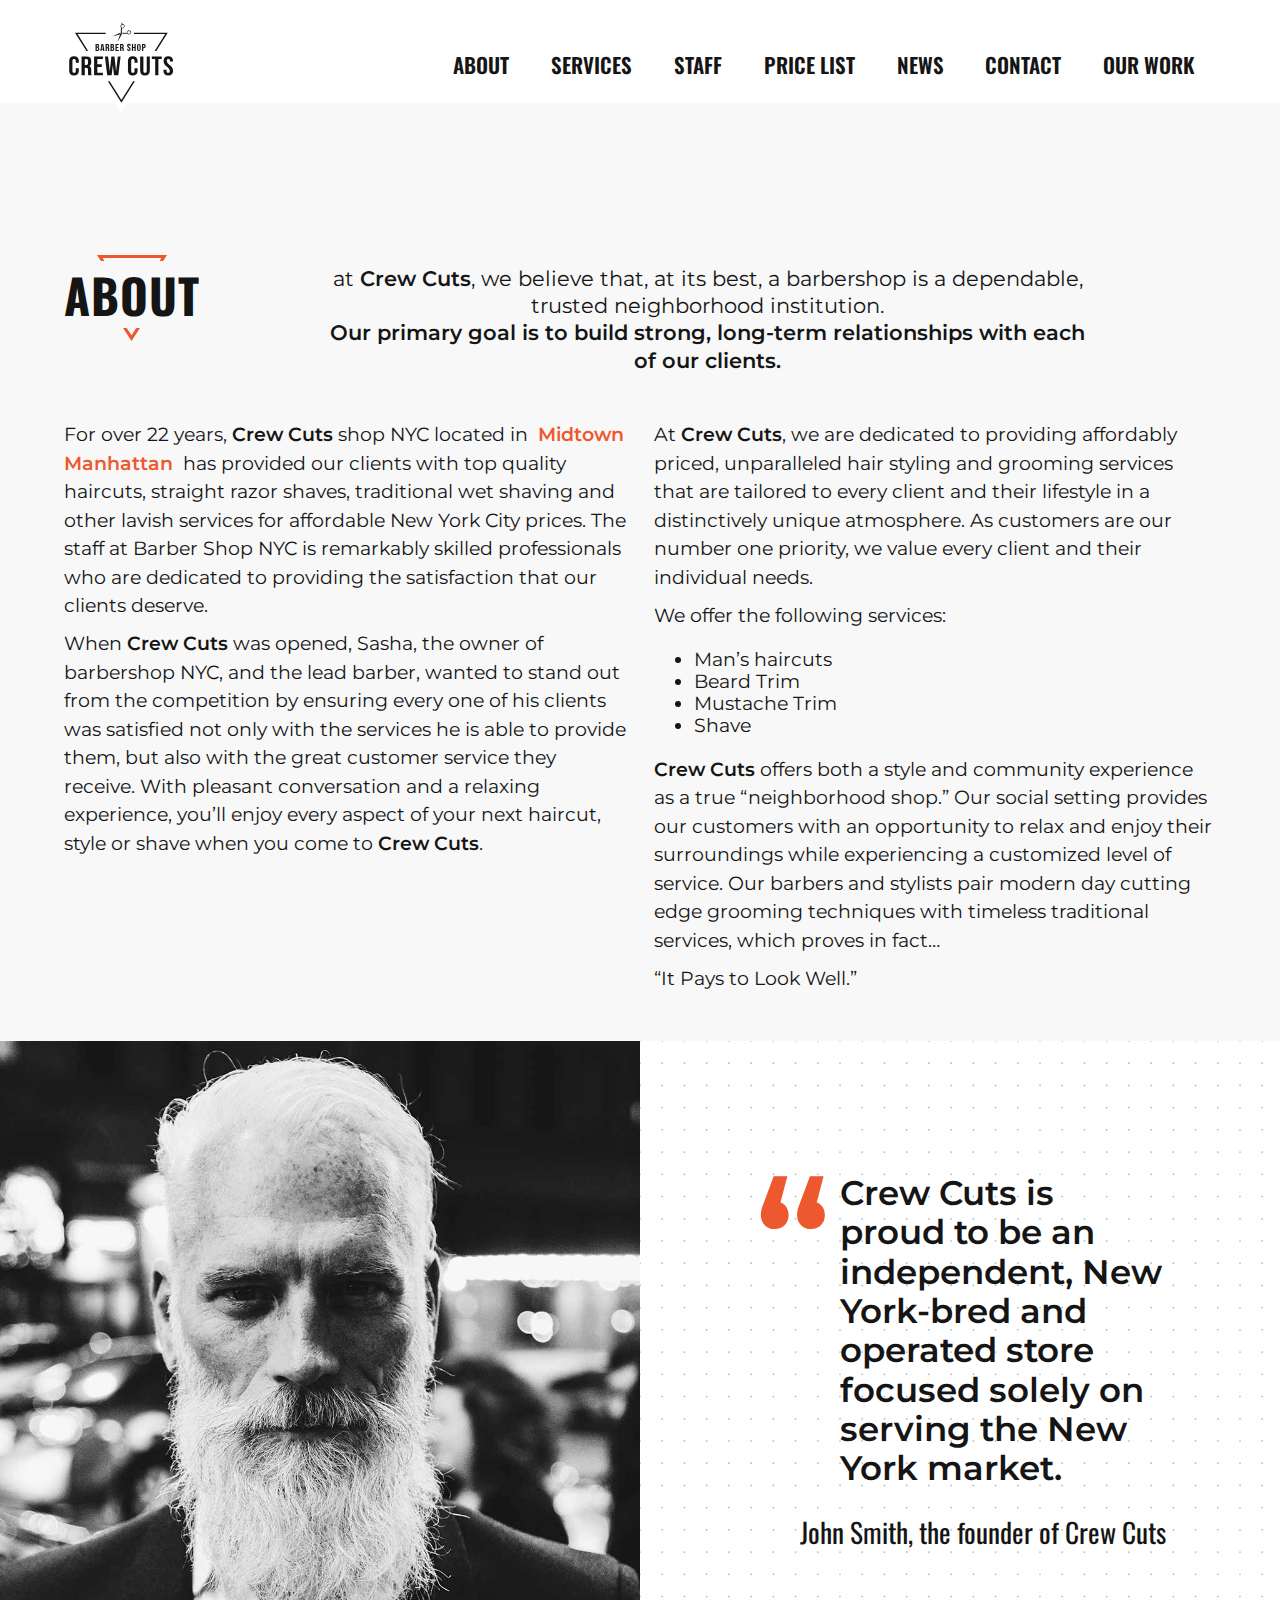
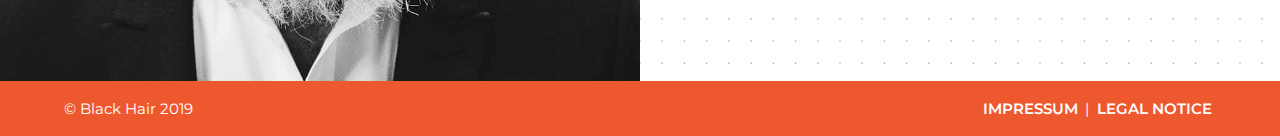
==== commit 7f9dc022: "Basic layout of ourwork with lightbox" ====
--- a/about.html
+++ b/about.html
@@ -42,7 +42,7 @@
             <li><a href="prices.html">Price List</a></li>
             <li><a href="news.html">News</a></li>
             <li><a href="contact.html">Contact</a></li>
-            <li><a href="work.html">Our Work </a></li>
+            <li><a href="our-work.html">Our Work </a></li>
           </ul>
         </nav>
       </div>
--- a/css/main.css
+++ b/css/main.css
@@ -12,139 +12,153 @@
 */
 
 
-body, html {
-  margin: 0;
-  padding:0;
-  font-family: 'Montserrat', sans-serif;
-  font-size: 16px;
-  background-color: #F8F8F8;
-  color: #151515;
+body,
+html {
+    margin: 0;
+    padding: 0;
+    font-family: 'Montserrat', sans-serif;
+    font-size: 16px;
+    background-color: #F8F8F8;
+    color: #151515;
 }
 
 body {
-  display: flex;
-  flex-direction: column;
-  min-height: 100vh;
+    display: flex;
+    flex-direction: column;
+    min-height: 100vh;
 }
 
 main {
-  flex: 1;
-  display: flex;
-  flex-direction: column;
-}
+    flex: 1;
+    display: flex;
+    flex-direction: column;
+}
+
 main>section {
-  flex: 1;
-}
-
-h1, h2 {
-  font-family: 'Oswald', sans-serif;
-  text-transform: uppercase;
-  text-align: center;
-  letter-spacing: 0.02em;
-  line-height: 1.2;
+    flex: 1;
+}
+
+h1,
+h2 {
+    font-family: 'Oswald', sans-serif;
+    text-transform: uppercase;
+    text-align: center;
+    letter-spacing: 0.02em;
+    line-height: 1.2;
 }
 
 h1 {
-  font-size: 1.764rem; /* 30px */
-  margin: 0;
-  margin-bottom: 0.566em; /* 1rem */ /* 17px */
+    font-size: 1.764rem;
+    /* 30px */
+    margin: 0;
+    margin-bottom: 0.566em;
+    /* 1rem */
+    /* 17px */
 }
 
 h1:before {
-  content: '';
-  display: block;
-  background: url(../img/header-upper-img.svg);
-  width: 70px;
-  height: 6px;
-  margin: 0 auto;
-  margin-bottom: 5px;
-}
+    content: '';
+    display: block;
+    background: url(../img/header-upper-img.svg);
+    width: 70px;
+    height: 6px;
+    margin: 0 auto;
+    margin-bottom: 5px;
+}
+
 h1:after {
-  content: '';
-  display: block;
-  background: url(../img/header-bottom-img.svg);
-  width: 17px;
-  height: 13px;
-  margin: 0 auto;
-  margin-top: 5px;
+    content: '';
+    display: block;
+    background: url(../img/header-bottom-img.svg);
+    width: 17px;
+    height: 13px;
+    margin: 0 auto;
+    margin-top: 5px;
 }
 
 a {
-  color: #EE582F;
-  text-decoration: none;
-  padding: 0.25em;
-  font-weight: 600;
-}
-
-a:hover, a:active {
-  background-color: rgba(185,45,0,0.9);
-  color: #fff
-}
-
-em, i, b {
-  font-weight: 600;
-  font-style: normal;
+    color: #EE582F;
+    text-decoration: none;
+    padding: 0.25em;
+    font-weight: 600;
+}
+
+a:hover,
+a:active {
+    background-color: rgba(185, 45, 0, 0.9);
+    color: #fff
+}
+
+em,
+i,
+b {
+    font-weight: 600;
+    font-style: normal;
 }
 
 p {
-  font-size: 1rem; /* 17px */
-  margin: 0.5em 0; /* 8.5px */
-  line-height: 1.5; /* 25.5px */
+    font-size: 1rem;
+    /* 17px */
+    margin: 0.5em 0;
+    /* 8.5px */
+    line-height: 1.5;
+    /* 25.5px */
 }
 
 /* Quote style */
 blockquote {
-  padding: 2em;
-  margin: 0;
-  font-size: 1.2rem;
-  background-image: url('../img/dot-grid.png');
+    padding: 2em;
+    margin: 0;
+    font-size: 1.2rem;
+    background-image: url('../img/dot-grid.png');
 }
 
 blockquote cite {
-  font-family: 'Oswald', sans-serif;
-  text-align: right;
-  margin-top: 1em;
-  font-size: 0.8em;
-  font-style: normal;
-  display: block;
+    font-family: 'Oswald', sans-serif;
+    text-align: right;
+    margin-top: 1em;
+    font-size: 0.8em;
+    font-style: normal;
+    display: block;
 }
 
 blockquote q {
-  position: relative;
-  padding-left: 2.5em;
-  display: inline-block;
-  font-weight: 600;
-}
-
-blockquote q:before { 
-  content: open-quote;
-  font-size: 5em;
-  line-height: 0.8em;
-  color: #EE582F;
-  position: absolute;
-  left: 0;
-  top: 0;
-}
-
-blockquote q:after { 
-  content: '';
+    position: relative;
+    padding-left: 2.5em;
+    display: inline-block;
+    font-weight: 600;
+}
+
+blockquote q:before {
+    content: open-quote;
+    font-size: 5em;
+    line-height: 0.8em;
+    color: #EE582F;
+    position: absolute;
+    left: 0;
+    top: 0;
+}
+
+blockquote q:after {
+    content: '';
 }
 
 .btn {
-  background-color:  #EE582F;
-  font-family: 'Oswald', sans-serif;
-  color: #fff;
-  padding: 1em 2em;
-  text-transform: uppercase;
-  font-weight: bold;
-  border: solid 3px transparent;
-  letter-spacing: 0.1em;
-}
-
-.btn:hover, .btn:active {
-  background-color:  transparent !important;
-  border: solid 3px #EE582F;
-  color: #EE582F;
+    background-color: #EE582F;
+    font-family: 'Oswald', sans-serif;
+    color: #fff;
+    padding: 1em 2em;
+    text-transform: uppercase;
+    font-weight: bold;
+    border: solid 3px transparent;
+    letter-spacing: 0.1em;
+}
+
+.btn:hover,
+.btn:active {
+    background-color: transparent !important;
+    border: solid 3px #EE582F;
+    color: #EE582F;
 }
 
 
@@ -152,57 +166,61 @@
 /* HEADER */
 
 #main-header {
-  background-color: #fff;
+    background-color: #fff;
 }
 
 .logo {
-  display: block;
-  background-color: transparent;
-  font-size: 6rem;
-  height:1em;
-  padding:0;
-  margin:0;
-  position: relative;
-  bottom: -0.2em;
-  margin-top: -0.1em;
-}
-.logo:hover, .logo:active {
-  background-color: transparent;
-}
-
-.logo:hover #Group_2 path, .logo:active #Group_2 path{
-  fill: #EE582F;
+    display: block;
+    background-color: transparent;
+    font-size: 6rem;
+    height: 1em;
+    padding: 0;
+    margin: 0;
+    position: relative;
+    bottom: -0.2em;
+    margin-top: -0.1em;
+}
+
+.logo:hover,
+.logo:active {
+    background-color: transparent;
+}
+
+.logo:hover #Group_2 path,
+.logo:active #Group_2 path {
+    fill: #EE582F;
 }
 
 .logo img {
-  width: auto;
-  height: 100%;
+    width: auto;
+    height: 100%;
 }
 
 #main-navigation ul {
-  list-style: none;
-  padding: 0;
-  margin: 0;
-  padding-bottom: 2rem;
-  /*display: none;*/
+    list-style: none;
+    padding: 0;
+    margin: 0;
+    padding-bottom: 2rem;
+    /*display: none;*/
 }
 
 #main-navigation ul li {
-  text-align: center;
+    text-align: center;
 }
 
 #main-navigation a {
-  display: block;
-  background-color: inherit;
-  font-family: 'Oswald', sans-serif;
-  font-size: 1.1rem;
-  text-transform: uppercase;
-  padding: 0.5em;
-  color: #151515;
-}
-
-#main-navigation a:hover, #main-navigation a:active{
-  color: #EE582F;
+    display: block;
+    background-color: inherit;
+    font-family: 'Oswald', sans-serif;
+    font-size: 1.1rem;
+    text-transform: uppercase;
+    padding: 0.5em;
+    color: #151515;
+}
+
+#main-navigation a:hover,
+#main-navigation a:active {
+    color: #EE582F;
 }
 
 
@@ -210,26 +228,28 @@
 
 /* FOOTER */
 .main-footer {
-  background-color: #EE582F;
-  color: #fff;
-  padding: 1rem 0;
-}
+    background-color: #EE582F;
+    color: #fff;
+    padding: 1rem 0;
+}
+
 .main-footer a {
-  color: #fff;
-}
-
-.main-footer a:hover, .main-footer a:active {
-  background-color: #fff;
-  color: #EE582F;
+    color: #fff;
+}
+
+.main-footer a:hover,
+.main-footer a:active {
+    background-color: #fff;
+    color: #EE582F;
 }
 
 
 #homepage .main-footer {
-  position: absolute;
-  bottom: 0;
-  left: 0;
-  right: 0;
-  background-color: rgba(238, 88, 47, 0.7);
+    position: absolute;
+    bottom: 0;
+    left: 0;
+    right: 0;
+    background-color: rgba(238, 88, 47, 0.7);
 }
 
 
@@ -243,17 +263,17 @@
 
 /* INTRO */
 .section-intro {
-  font-size: 1.1rem;
-  text-align: center;
-  line-height: 1.3;
-  margin-bottom: 2rem;
+    font-size: 1.1rem;
+    text-align: center;
+    line-height: 1.3;
+    margin-bottom: 2rem;
 }
 
 .section-intro i {
-  font-size: 1.4em;
-  line-height: 1;
-  margin-bottom: 0.5em;
-  display: inline-block;
+    font-size: 1.4em;
+    line-height: 1;
+    margin-bottom: 0.5em;
+    display: inline-block;
 }
 
 
@@ -262,17 +282,18 @@
 
 /* LAYOUT */
 .container {
-  width: 90%;
-  max-width: 1200px;
-  margin: 0 auto;
-  position: relative;
+    width: 90%;
+    max-width: 1200px;
+    margin: 0 auto;
+    position: relative;
 }
 
 section {
-  padding: 3rem 0;
-}
+    padding: 3rem 0;
+}
+
 section#about {
-  padding-bottom: 0;
+    padding-bottom: 0;
 }
 
 
@@ -283,488 +304,526 @@
 
 /* HOMEPAGE */
 #hero-area {
-  height: calc(100vh - 5.4rem);
-  background-image: url(../img/hero-image-small.jpg);
-  background-size: cover;
-  background-position: center;
+    height: calc(100vh - 5.4rem);
+    background-image: url(../img/hero-image-small.jpg);
+    background-size: cover;
+    background-position: center;
 }
 
 #hero-area .container {
-  height: 100%;
-  display: flex;
-  flex-direction: column;
-  justify-content: center;
-  align-items: center;
-}
-
-#hero-area h1 {
-  font-size: 2rem; /* 35px */
-  line-height: 1.285; /* 45px */
-  display: block;
-  color: #fff;
-  margin: 0;
-}
-
-#hero-area h1 em {
-  font-size: 1.8em;
-  color:#EE582F;
-}
-
-#hero-area .btn {
-  margin-top: 3rem;
-  background-color: rgba(238, 88, 47, 0.8);
-}
-
-
-
-/* ABOUT PAGE */
-#cite  {
-  padding: 0;
-  margin-top: 2rem;
-}
-
-#cite img {
-  display: block;
-  width: 100%;
-}
-
-
-/* SERVICES PAGE */
-#services article {
-  background-color: #fff;
-  margin: 2rem 0;
-  padding: 2rem 1rem;
-  text-align: center;
-  box-shadow: #f1f1f1 10px 10px 0;
-}
-
-
-
-
-
-
-
-/* STAFF PAGE */
-#staff ul {
-  padding: 0;
-  list-style: none;
-}
-#staff li {
-  position: relative;
-  margin-bottom: 1rem;
-  overflow: hidden;
-}
-#staff img {
-  width: 100%;
-  height:auto;
-  display: block;
-  transition: all 0.3s;
-}
-#staff h2 {
-  position: absolute;
-  bottom: 0;
-  left: 0;
-  background-color: rgba(238, 88, 47, 0.9);
-  color: #fff;
-  margin: 0;
-  padding: 0.5em 1em;
-  width: 100%;
-}
-#staff h2 i {
-  display: block;
-  font-size: 0.7em;
-  font-weight: 300;
-}
-
-#staff li:hover img {
-  transform: scale(1.05);
-}
-
-
-/* PRICES PAGE */
-#prices {
-  background: url(../img/content-bg.jpg);
-  padding-bottom: 6rem;
-}
-#prices h1 {
-  color: #fff;
-}
-
-#prices h2 {
-  color: #fff;
-  font-family: 'Shadows Into Light Two', cursive;
-  margin-top: 3rem;
-}
-
-#prices table {
-  border-collapse: collapse; 
-  width: 100%;
-}
-
-#prices td {
-  color: #fff;
-  padding: 0.65em 0;
-  font-family: 'Shadows Into Light Two', cursive;
-  font-size: 1.3rem;
-}
-
-#prices td:nth-child(2){
-  text-align: right;
-}
-
-#prices tr {
-  border-bottom: 2px solid #fff;
-}
-#prices tr:hover td {
-  color: #EE582F;
-}
-
-
-
-
-/* NEWS PAGE */
-#news h2 {
-  font-family: 'Montserrat', sans-serif;
-  font-size: 1.2rem;
-  text-transform: capitalize;
-  text-align: left;
-  margin-bottom: 0;
-}
-#news header p{
-  line-height: 1.2;
-  font-size: 0.9rem;
-}
-#news header i {
-  font-weight: 300;
-}
-#news header span {
-  color: #EE582F;
-  font-weight: 900;
-}
-#news img {
-  width: 100%;
-  height: auto;
-}
-#news a {
-  display: block;
-  width: 100%;
-  text-align: center;
-  margin-top: 1.5rem;
-}
-#news article {
-  margin-bottom: 4rem;
-}
-
-
-
-/* CONTACT PAGE */
-#contact .wait-list {
-  background-color: #151515;
-  color: #fff;
-  padding: 2rem 0;
-}
-
-#contact ol {
-  list-style: none;
-  counter-reset: list-counter;
-  padding: 0;
-}
-#contact ol li {
-  counter-increment: list-counter;
-  position: relative;
-  padding-left: 2.5em;
-  margin-bottom: 1em;
-  line-height: 1.4;
-}
-
-#contact ol li::before {
-  content: counter(list-counter);
-  display: block;
-  color:#fff;
-  font-weight: 600;
-  background-color: #EE582F;
-  border-radius: 50%;
-  width: 1.8em;
-  height: 1.8em;
-  line-height: 1.8em;
-  text-align: center;
-  position: absolute;
-  left: 0;
-  top: 0;
-}
-
-#contact dl {
-  font-family: 'Oswald', sans-serif;
-  text-transform: uppercase;
-  text-align: center;
-  font-size: 1.5rem;
-  margin-bottom: 3rem;
-}
-
-#contact dd {
-  margin:0;
-}
-
-#contact dt {
-  font-size: 0.7em;
-  font-weight: 300;
-  margin-top: 1rem;
-}
-
-#contact dl strong {
-  font-size: 0.6em;
-  line-height: 1.2;
-  display: inline-block;
-  margin-top: 0.5rem;
-}
-
-#contact address {
-  font-style: normal;
-}
-
-input:not([type="checkbox"]):not([type="submit"]), select, textarea {
-  width: 100%;
-  display: block;
-  border:none;
-  border-bottom: 2px solid #e6e6e6;
-  padding: 0.6em 0.3em;
-  font-size: 1.1em;
-  background-color: #f1f1f1;
-  border-radius: 0;
-  -webkit-appearance: none; /* for input */
-  -webkit-user-select: none; /* for button */
-  -moz-user-select: none;
-  -ms-user-select: none;
-}
-
-input:focus, select:focus, textarea:focus {
-  outline: none;
-  border-bottom: 2px solid #EE582F;
-}
-
-label {
-  font-size: 0.8em;
-}
-
-input[type="submit"]{
-  display: block;
-  width: 100%;
-  text-align: center;
-  margin-top: 1rem;
-}
-
-#contact form {
-  margin-top: 3rem;
-  margin-bottom: 3rem;
-}
-
-#contact form span {
-  color: #EE582F;
-}
-
-
-
-
-
-
-
-
-/* Responsive styles */
-img {
-  max-width: 100%;
-  height: auto;
-  display: inline-block
-}
-
-
-
-@media screen and (min-width: 580px) {
-  h1 {
-    font-size: 2.4rem;
-  }
-  
-  #services div.container, #staff ul
-  {
-    display: flex;
-    flex-wrap: wrap;
-    justify-content: space-between;
-  }
-  #services article, #staff ul li {
-    width: 48.8%;
-    margin: 2.2% 0;
-  }
-
-  #cite {
-    display: flex;
-    align-items: stretch;
-    padding: 0;
-  }
-
-  #cite div {
+    height: 100%;
     display: flex;
     flex-direction: column;
     justify-content: center;
-    height: 100%;
-  }
-
-  #cite img {
-    width: 50%;
+    align-items: center;
+}
+
+#hero-area h1 {
+    font-size: 2rem;
+    /* 35px */
+    line-height: 1.285;
+    /* 45px */
+    display: block;
+    color: #fff;
+    margin: 0;
+}
+
+#hero-area h1 em {
+    font-size: 1.8em;
+    color: #EE582F;
+}
+
+#hero-area .btn {
+    margin-top: 3rem;
+    background-color: rgba(238, 88, 47, 0.8);
+}
+
+
+
+/* ABOUT PAGE */
+#cite {
+    padding: 0;
+    margin-top: 2rem;
+}
+
+#cite img {
+    display: block;
+    width: 100%;
+}
+
+
+/* SERVICES PAGE */
+#services article {
+    background-color: #fff;
+    margin: 2rem 0;
+    padding: 2rem 1rem;
+    text-align: center;
+    box-shadow: #f1f1f1 10px 10px 0;
+}
+
+
+
+
+
+
+
+/* STAFF PAGE */
+#staff ul {
+    padding: 0;
+    list-style: none;
+}
+
+#staff li {
+    position: relative;
+    margin-bottom: 1rem;
+    overflow: hidden;
+}
+
+#staff img {
+    width: 100%;
     height: auto;
-  }
-  #cite blockquote {
-    padding: 3rem;
-  }
-
-  #prices td {
+    display: block;
+    transition: all 0.3s;
+}
+
+#staff h2 {
+    position: absolute;
+    bottom: 0;
+    left: 0;
+    background-color: rgba(238, 88, 47, 0.9);
+    color: #fff;
+    margin: 0;
+    padding: 0.5em 1em;
+    width: 100%;
+}
+
+#staff h2 i {
+    display: block;
+    font-size: 0.7em;
+    font-weight: 300;
+}
+
+#staff li:hover img {
+    transform: scale(1.05);
+}
+
+
+/* PRICES PAGE */
+#prices {
+    background: url(../img/content-bg.jpg);
+    padding-bottom: 6rem;
+}
+
+#prices h1 {
+    color: #fff;
+}
+
+#prices h2 {
+    color: #fff;
+    font-family: 'Shadows Into Light Two', cursive;
+    margin-top: 3rem;
+}
+
+#prices table {
+    border-collapse: collapse;
+    width: 100%;
+}
+
+#prices td {
+    color: #fff;
+    padding: 0.65em 0;
+    font-family: 'Shadows Into Light Two', cursive;
+    font-size: 1.3rem;
+}
+
+#prices td:nth-child(2) {
+    text-align: right;
+}
+
+#prices tr {
+    border-bottom: 2px solid #fff;
+}
+
+#prices tr:hover td {
+    color: #EE582F;
+}
+
+
+
+
+/* NEWS PAGE */
+#news h2 {
+    font-family: 'Montserrat', sans-serif;
+    font-size: 1.2rem;
+    text-transform: capitalize;
+    text-align: left;
+    margin-bottom: 0;
+}
+
+#news header p {
+    line-height: 1.2;
+    font-size: 0.9rem;
+}
+
+#news header i {
+    font-weight: 300;
+}
+
+#news header span {
+    color: #EE582F;
+    font-weight: 900;
+}
+
+#news img {
+    width: 100%;
+    height: auto;
+}
+
+#news a {
+    display: block;
+    width: 100%;
+    text-align: center;
+    margin-top: 1.5rem;
+}
+
+#news article {
+    margin-bottom: 4rem;
+}
+
+
+
+/* CONTACT PAGE */
+#contact .wait-list {
+    background-color: #151515;
+    color: #fff;
+    padding: 2rem 0;
+}
+
+#contact ol {
+    list-style: none;
+    counter-reset: list-counter;
+    padding: 0;
+}
+
+#contact ol li {
+    counter-increment: list-counter;
+    position: relative;
+    padding-left: 2.5em;
+    margin-bottom: 1em;
+    line-height: 1.4;
+}
+
+#contact ol li::before {
+    content: counter(list-counter);
+    display: block;
+    color: #fff;
+    font-weight: 600;
+    background-color: #EE582F;
+    border-radius: 50%;
+    width: 1.8em;
+    height: 1.8em;
+    line-height: 1.8em;
+    text-align: center;
+    position: absolute;
+    left: 0;
+    top: 0;
+}
+
+#contact dl {
+    font-family: 'Oswald', sans-serif;
+    text-transform: uppercase;
+    text-align: center;
     font-size: 1.5rem;
-  }
-  #contact .wait-list{
-    padding: 6rem 0;
-  }
-  
-}
-
-
-@media screen and (min-width: 768px){
-  #news article {
-    display: flex;
-    justify-content: space-between;
-    align-items: flex-start;
-  }
-
-  #news article img {
-    width: 48.8%;
-    margin-right: 2.2%;
-  }
-  #news a {
-    max-width: 200px;
-    float: right;
-  }
-  #news h3 {
-    margin-top: 0;
-  }
-
-
-  #contact .wait-list {
-    background-image: url(../img/contact-img-large.jpg);
-    background-repeat: no-repeat;
-    background-size: contain;
-    background-position: right top;
-  }
-
-  #contact .wait-list .container div{
-    width: 48.8%;
-  }
-  .main-footer .container {
-    display: flex;
-    justify-content: space-between;
-    align-items: center;
-  }
-}
-
-
-
-@media screen and (min-width: 1024px){
-  h1 {
-    font-size: 2.5rem;
-  }
-  section {
-    padding: 5rem 0;
-  }
-
-  #main-header .container {
-    display: flex;
-    justify-content: space-between;
-    align-items: flex-end;
-  }
-
-  #main-navigation ul {
-    display: block;
-    display: flex;
-    padding: 0;
-  }
-
-  #main-navigation a {
-    padding: 0 1em 1em;
-    border-bottom: 5px solid #fff;
-  }
-
-  #main-navigation a:hover, #main-navigation a:active {
-    border-bottom: 5px solid #EE582F;
-  }
-
-  #hero-area {
-    background-image: url(../img/hero-image-large.jpg);
-  }
-
-  .section-intro {
-      max-width: 65.93%;
-      margin-left: auto;
-      margin-right: auto;
-  }
-
-  #services article {
-    width: 23.35%;
-  }
-
-  #about div.container, #prices div.container {
-    display: flex;
-    justify-content: space-between;
-    align-items: flex-start;
-  }
-
-  #about div.container div, #prices div.container div {
-    width: 48.8%;
-  }
-
-  #staff ul li {
-    width: 31.86%;
-  }
-
-  #cite blockquote {
-    padding: 4rem;
-    font-size: 1.6rem;
-  }
-
-  #news article img {
-    width: 31.86%;
-  }
-
-  #contact dl, #contact form {
-    display: flex;
-    justify-content: space-between;
-    flex-wrap: wrap;
-    font-size: 1.8rem;
-  }
-
-  .hours {
+    margin-bottom: 3rem;
+}
+
+#contact dd {
+    margin: 0;
+}
+
+#contact dt {
+    font-size: 0.7em;
+    font-weight: 300;
+    margin-top: 1rem;
+}
+
+#contact dl strong {
+    font-size: 0.6em;
+    line-height: 1.2;
+    display: inline-block;
+    margin-top: 0.5rem;
+}
+
+#contact address {
+    font-style: normal;
+}
+
+input:not([type="checkbox"]):not([type="submit"]),
+select,
+textarea {
     width: 100%;
-    margin-bottom: 2rem;
-  }
-
-  .span_6_of_12 {
-    width: 48.8%;
-  }
-
-
-
-
-}
-
-@media screen and (min-width: 1200px){
-  body, html {
-    font-size: 19px;
-  }
-  section {
-    padding: 8rem 0;
-  }
-  #cite blockquote {
-    padding: 6rem;
-    font-size: 1.8rem;
-  }
-  #contact .wait-list {
-    padding: 12rem 0;
-  }
+    display: block;
+    border: none;
+    border-bottom: 2px solid #e6e6e6;
+    padding: 0.6em 0.3em;
+    font-size: 1.1em;
+    background-color: #f1f1f1;
+    border-radius: 0;
+    -webkit-appearance: none;
+    /* for input */
+    -webkit-user-select: none;
+    /* for button */
+    -moz-user-select: none;
+    -ms-user-select: none;
+}
+
+input:focus,
+select:focus,
+textarea:focus {
+    outline: none;
+    border-bottom: 2px solid #EE582F;
+}
+
+label {
+    font-size: 0.8em;
+}
+
+input[type="submit"] {
+    display: block;
+    width: 100%;
+    text-align: center;
+    margin-top: 1rem;
+}
+
+#contact form {
+    margin-top: 3rem;
+    margin-bottom: 3rem;
+}
+
+#contact form span {
+    color: #EE582F;
+}
+
+
+
+
+
+
+
+
+/* Responsive styles */
+img {
+    max-width: 100%;
+    height: auto;
+    display: inline-block
+}
+
+
+
+@media screen and (min-width: 580px) {
+    h1 {
+        font-size: 2.4rem;
+    }
+
+    #services div.container,
+    #staff ul {
+        display: flex;
+        flex-wrap: wrap;
+        justify-content: space-between;
+    }
+
+    #services article,
+    #staff ul li {
+        width: 48.8%;
+        margin: 2.2% 0;
+    }
+
+    #cite {
+        display: flex;
+        align-items: stretch;
+        padding: 0;
+    }
+
+    #cite div {
+        display: flex;
+        flex-direction: column;
+        justify-content: center;
+        height: 100%;
+    }
+
+    #cite img {
+        width: 50%;
+        height: auto;
+    }
+
+    #cite blockquote {
+        padding: 3rem;
+    }
+
+    #prices td {
+        font-size: 1.5rem;
+    }
+
+    #contact .wait-list {
+        padding: 6rem 0;
+    }
+
+}
+
+
+@media screen and (min-width: 768px) {
+    #news article {
+        display: flex;
+        justify-content: space-between;
+        align-items: flex-start;
+    }
+
+    #news article img {
+        width: 48.8%;
+        margin-right: 2.2%;
+    }
+
+    #news a {
+        max-width: 200px;
+        float: right;
+    }
+
+    #news h3 {
+        margin-top: 0;
+    }
+
+
+    #contact .wait-list {
+        background-image: url(../img/contact-img-large.jpg);
+        background-repeat: no-repeat;
+        background-size: contain;
+        background-position: right top;
+    }
+
+    #contact .wait-list .container div {
+        width: 48.8%;
+    }
+
+    .main-footer .container {
+        display: flex;
+        justify-content: space-between;
+        align-items: center;
+    }
+}
+
+
+
+@media screen and (min-width: 1024px) {
+    h1 {
+        font-size: 2.5rem;
+    }
+
+    section {
+        padding: 5rem 0;
+    }
+
+    #main-header .container {
+        display: flex;
+        justify-content: space-between;
+        align-items: flex-end;
+    }
+
+    #main-navigation ul {
+        display: block;
+        display: flex;
+        padding: 0;
+    }
+
+    #main-navigation a {
+        padding: 0 1em 1em;
+        border-bottom: 5px solid #fff;
+    }
+
+    #main-navigation a:hover,
+    #main-navigation a:active {
+        border-bottom: 5px solid #EE582F;
+    }
+
+    #hero-area {
+        background-image: url(../img/hero-image-large.jpg);
+    }
+
+    .section-intro {
+        max-width: 65.93%;
+        margin-left: auto;
+        margin-right: auto;
+    }
+
+    #services article {
+        width: 23.35%;
+    }
+
+    #about div.container,
+    #prices div.container {
+        display: flex;
+        justify-content: space-between;
+        align-items: flex-start;
+    }
+
+    #about div.container div,
+    #prices div.container div {
+        width: 48.8%;
+    }
+
+    #staff ul li {
+        width: 31.86%;
+    }
+
+    #cite blockquote {
+        padding: 4rem;
+        font-size: 1.6rem;
+    }
+
+    #news article img {
+        width: 31.86%;
+    }
+
+    #contact dl,
+    #contact form {
+        display: flex;
+        justify-content: space-between;
+        flex-wrap: wrap;
+        font-size: 1.8rem;
+    }
+
+    .hours {
+        width: 100%;
+        margin-bottom: 2rem;
+    }
+
+    .span_6_of_12 {
+        width: 48.8%;
+    }
+
+
+
+
+}
+
+@media screen and (min-width: 1200px) {
+
+    body,
+    html {
+        font-size: 19px;
+    }
+
+    section {
+        padding: 8rem 0;
+    }
+
+    #cite blockquote {
+        padding: 6rem;
+        font-size: 1.8rem;
+    }
+
+    #contact .wait-list {
+        padding: 12rem 0;
+    }
 }
 
 
@@ -772,64 +831,79 @@
 
 
 /* Box Sizing */
-*, *:before, *:after {
-  box-sizing: border-box;
+*,
+*:before,
+*:after {
+    box-sizing: border-box;
 }
 
 
 /* Mobile Menu */
 #menu-btn {
-  display: none;
-}
-
-@media screen and (max-width: 1023px){
-  #menu-btn {
-    display: block;
-  }
-  #main-header .container {
+    display: none;
+}
+
+@media screen and (max-width: 1023px) {
+    #menu-btn {
+        display: block;
+    }
+
+    #main-header .container {
+        display: flex;
+        justify-content: space-between;
+        align-items: center;
+        flex-wrap: wrap;
+    }
+
+    #main-header #main-navigation {
+        width: 100%;
+        display: none;
+    }
+
+    #main-header #main-navigation.active {
+        display: block;
+    }
+
+}
+
+
+/*/Our work /*/
+
+#work article {
     display: flex;
-    justify-content: space-between;
-    align-items: center;
     flex-wrap: wrap;
-  }
-  #main-header #main-navigation {
+}
+
+#work article h2 {
     width: 100%;
-    display: none;
-  }
-  #main-header #main-navigation.active {
-    display: block;
-  }
-
-}
-
-
-/*/Our work /*/
-
-#work article {
-  display: flex;
-  flex-wrap: wrap;
-S
-}
-#work article h2 {
-  width: 100%;
-}
-
-#work img {
-  filter: grayscale(100%);
-  width: 25%;
-  display: block;
-  border-style: solid;
-  border-size:50px;
-  border-color: white;
-}
-
-.flex-container {
-  display: flex;
-  flex-direction: row;
-  flex-wrap:wrap;
-}
-
-
-#work article:hover img {
-  transform: scale(1.05);
+}
+
+.container {
+    display: flex;
+    flex-flow: row-wrap;
+    justify-content: space-around;
+}
+
+#work a {
+    filter: grayscale(100%);
+    width: 25%;
+    display: block;
+    border-style: solid;
+    border-size: 200px;
+    border-color: white;
+    cursor: pointer;
+    transition: 0.3s;
+}
+
+#work a img {
+    width: 100%;
+}
+
+#work .icon {
+    margin: 45px auto 0px;
+    width: 80px;
+}
+
+#work img:hover {
+    opacity: 0.7;
 }